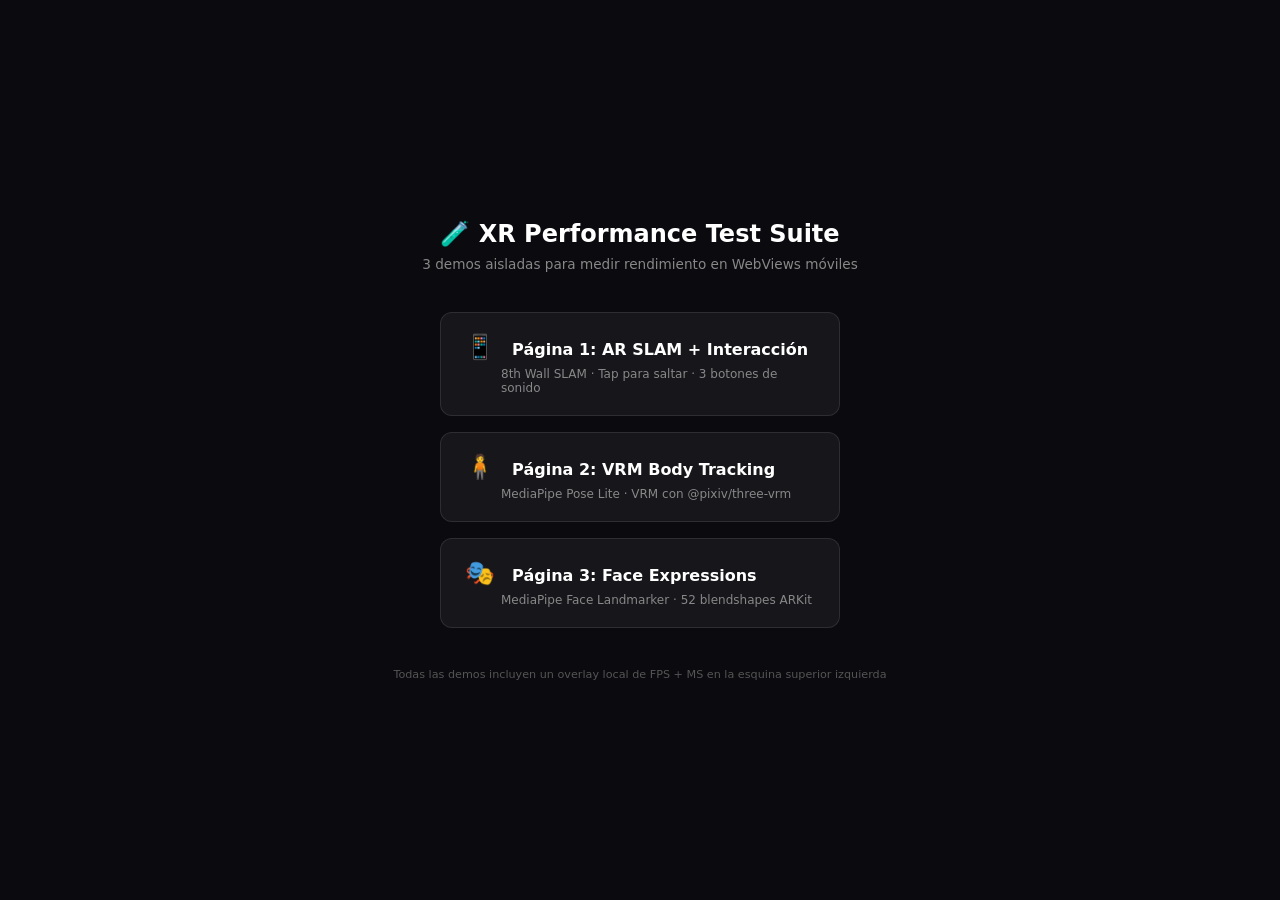
==== index.html @ f07d5faa "Add webview test demos" ====
<!DOCTYPE html>
<html lang="es">
<head>
  <meta charset="UTF-8">
  <meta name="viewport" content="width=device-width, initial-scale=1.0">
  <title>XR Performance Test Suite</title>
  <style>
    * { margin: 0; padding: 0; box-sizing: border-box; }
    body {
      font-family: 'Segoe UI', system-ui, -apple-system, sans-serif;
      background: #0a0a0f;
      color: #e0e0e0;
      min-height: 100vh;
      display: flex;
      flex-direction: column;
      align-items: center;
      justify-content: center;
      padding: 20px;
    }
    h1 {
      font-size: 1.5rem;
      margin-bottom: 8px;
      color: #fff;
      text-align: center;
    }
    .subtitle {
      font-size: 0.85rem;
      color: #888;
      margin-bottom: 40px;
      text-align: center;
    }
    .demos {
      display: flex;
      flex-direction: column;
      gap: 16px;
      width: 100%;
      max-width: 400px;
    }
    a.demo-link {
      display: block;
      padding: 20px 24px;
      background: rgba(255,255,255,0.05);
      border: 1px solid rgba(255,255,255,0.1);
      border-radius: 12px;
      text-decoration: none;
      color: #fff;
      transition: all 0.2s ease;
    }
    a.demo-link:hover {
      background: rgba(255,255,255,0.1);
      border-color: rgba(255,255,255,0.2);
      transform: translateY(-2px);
    }
    .demo-link .emoji { font-size: 1.5rem; margin-right: 12px; }
    .demo-link .title { font-weight: 600; font-size: 1rem; }
    .demo-link .desc {
      display: block;
      font-size: 0.75rem;
      color: #888;
      margin-top: 6px;
      padding-left: 36px;
    }
    .footer {
      margin-top: 40px;
      font-size: 0.7rem;
      color: #555;
      text-align: center;
    }
  </style>
</head>
<body>
  <h1>🧪 XR Performance Test Suite</h1>
  <p class="subtitle">3 demos aisladas para medir rendimiento en WebViews móviles</p>
  
  <div class="demos">
    <a href="page1-ar-slam/" class="demo-link" id="demo-ar-slam">
      <span class="emoji">📱</span>
      <span class="title">Página 1: AR SLAM + Interacción</span>
      <span class="desc">8th Wall SLAM · Tap para saltar · 3 botones de sonido</span>
    </a>
    
    <a href="page2-vrm-bodytrack/" class="demo-link" id="demo-body-track">
      <span class="emoji">🧍</span>
      <span class="title">Página 2: VRM Body Tracking</span>
      <span class="desc">MediaPipe Pose Lite · VRM con @pixiv/three-vrm</span>
    </a>
    
    <a href="page3-face-expressions/" class="demo-link" id="demo-face-track">
      <span class="emoji">🎭</span>
      <span class="title">Página 3: Face Expressions</span>
      <span class="desc">MediaPipe Face Landmarker · 52 blendshapes ARKit</span>
    </a>
  </div>

  <p class="footer">Todas las demos incluyen un overlay local de FPS + MS en la esquina superior izquierda</p>
</body>
</html>
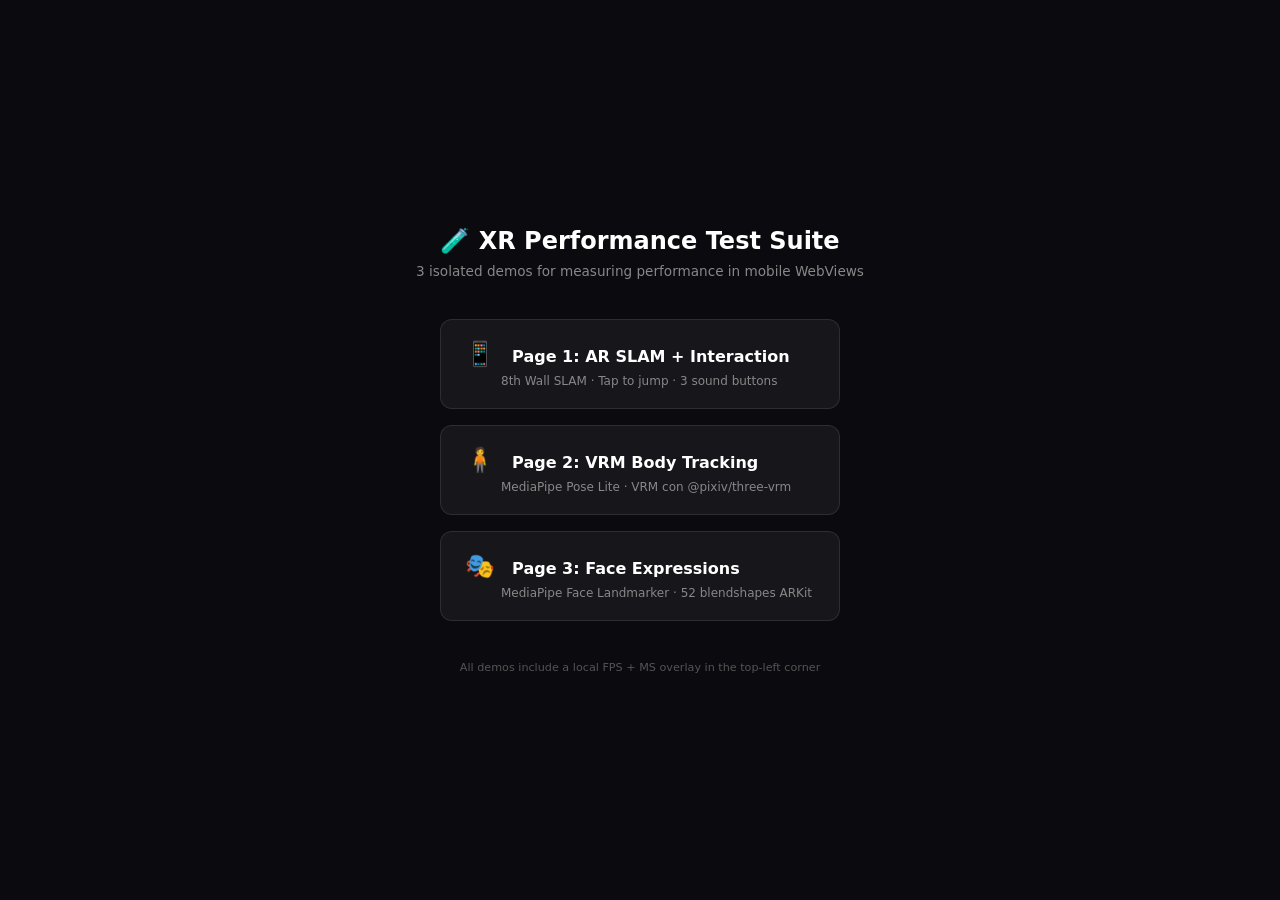
==== commit c13ab28e: "Translate web demo copy to English" ====
--- a/index.html
+++ b/index.html
@@ -1,5 +1,5 @@
 <!DOCTYPE html>
-<html lang="es">
+<html lang="en">
 <head>
   <meta charset="UTF-8">
   <meta name="viewport" content="width=device-width, initial-scale=1.0">
@@ -70,28 +70,28 @@
 </head>
 <body>
   <h1>🧪 XR Performance Test Suite</h1>
-  <p class="subtitle">3 demos aisladas para medir rendimiento en WebViews móviles</p>
+  <p class="subtitle">3 isolated demos for measuring performance in mobile WebViews</p>
   
   <div class="demos">
     <a href="page1-ar-slam/" class="demo-link" id="demo-ar-slam">
       <span class="emoji">📱</span>
-      <span class="title">Página 1: AR SLAM + Interacción</span>
-      <span class="desc">8th Wall SLAM · Tap para saltar · 3 botones de sonido</span>
+      <span class="title">Page 1: AR SLAM + Interaction</span>
+      <span class="desc">8th Wall SLAM · Tap to jump · 3 sound buttons</span>
     </a>
     
     <a href="page2-vrm-bodytrack/" class="demo-link" id="demo-body-track">
       <span class="emoji">🧍</span>
-      <span class="title">Página 2: VRM Body Tracking</span>
+      <span class="title">Page 2: VRM Body Tracking</span>
       <span class="desc">MediaPipe Pose Lite · VRM con @pixiv/three-vrm</span>
     </a>
     
     <a href="page3-face-expressions/" class="demo-link" id="demo-face-track">
       <span class="emoji">🎭</span>
-      <span class="title">Página 3: Face Expressions</span>
+      <span class="title">Page 3: Face Expressions</span>
       <span class="desc">MediaPipe Face Landmarker · 52 blendshapes ARKit</span>
     </a>
   </div>
 
-  <p class="footer">Todas las demos incluyen un overlay local de FPS + MS en la esquina superior izquierda</p>
+  <p class="footer">All demos include a local FPS + MS overlay in the top-left corner</p>
 </body>
 </html>
